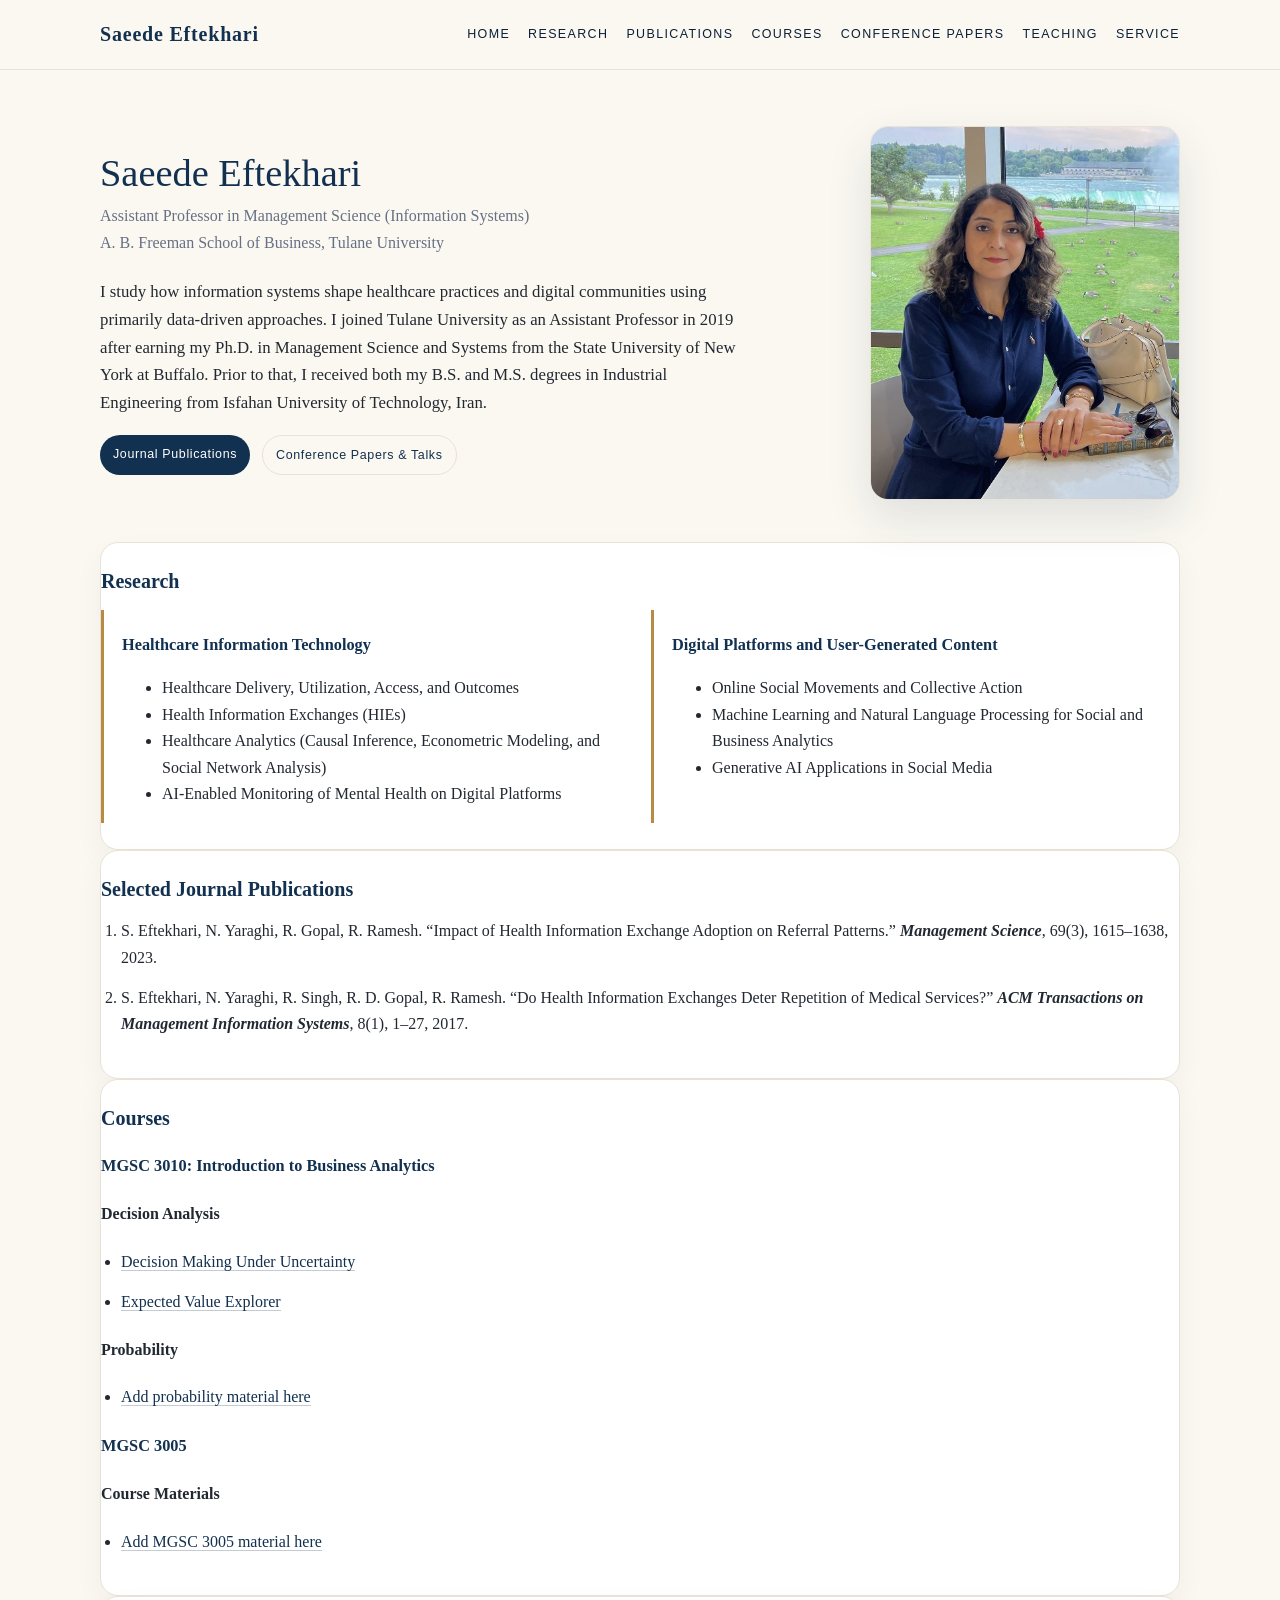
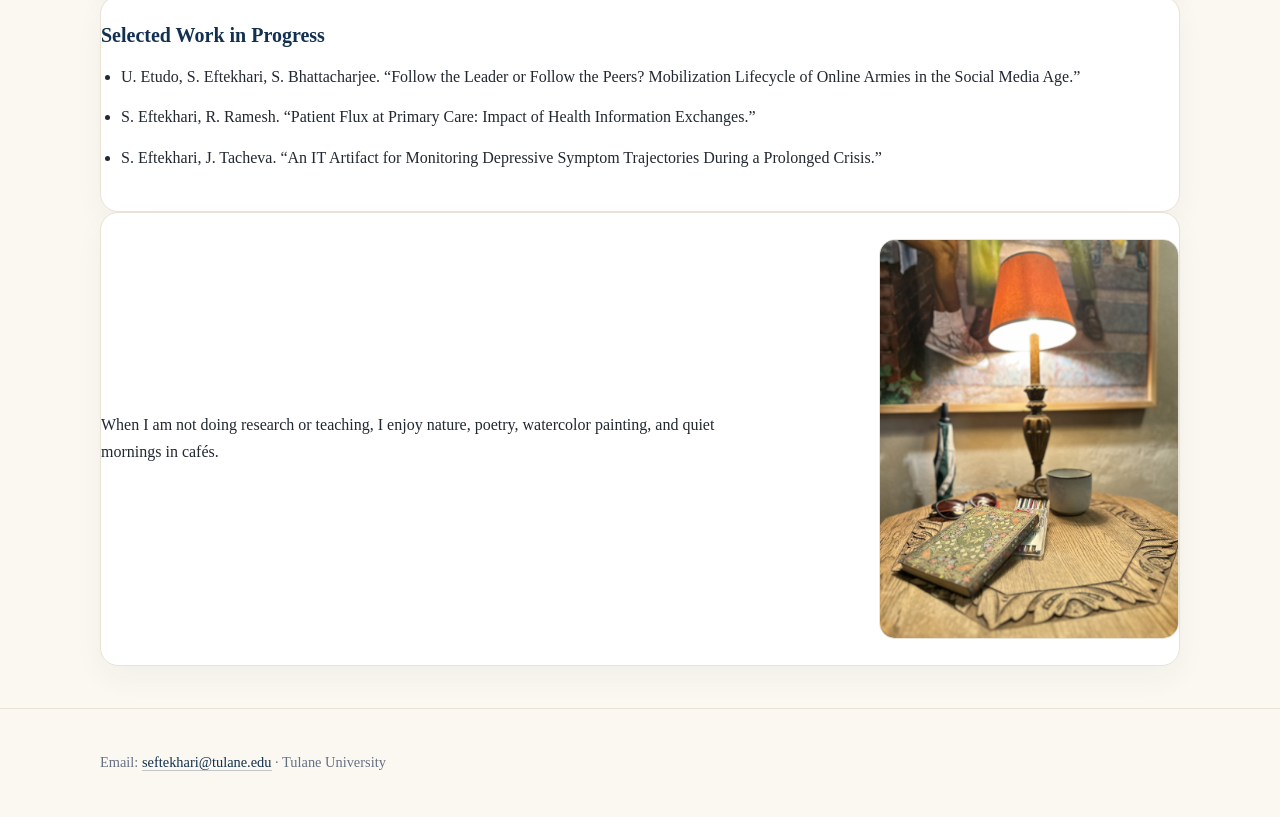
==== index.html @ c8806073 "index.html" ====
<!DOCTYPE html>
<html lang="en">
<head>
  <meta charset="UTF-8">
  <meta name="viewport" content="width=device-width, initial-scale=1.0">
  <title>Saeede Eftekhari</title>
  <link rel="stylesheet" href="style.css">
</head>
<body>
  <header class="site-header">
    <div class="container nav">
      <a class="brand" href="index.html">Saeede Eftekhari</a>
      <nav class="menu">
        <a href="index.html">Home</a>
        <a href="#research">Research</a>
        <a href="#publications">Publications</a>
        <a href="#courses">Courses</a>
        <a href="conference-papers.html">Conference Papers</a>
        <a href="teaching.html">Teaching</a>
        <a href="service.html">Service</a>
      </nav>
    </div>
  </header>

  <main class="container">
    <section class="hero">
      <div class="hero-text">
        <h1>Saeede Eftekhari</h1>
        <p class="title">Assistant Professor in Management Science (Information Systems)<br>
        A. B. Freeman School of Business, Tulane University</p>

        <p class="lede">
         I study how information systems shape healthcare practices and digital communities using primarily data-driven approaches.
          I joined Tulane University as an Assistant Professor in 2019 after earning my Ph.D. in Management Science and Systems from the State University of New York at Buffalo.
          Prior to that, I received both my B.S. and M.S. degrees in Industrial Engineering from Isfahan University of Technology, Iran. 
        </p>

        <div class="button-row">
          <a class="button" href="#publications">Journal Publications</a>
          <a class="button secondary" href="conference-papers.html">Conference Papers & Talks</a>
        </div>
      </div>

      <img class="profile-photo" src="profile.jpg" alt="Portrait of Saeede Eftekhari">
    </section>

    <section id="research" class="section card">
      <h2>Research</h2>
          <div class="two-col">
        <div class="research-stream">
          <h3>Healthcare Information Technology</h3>
        <ul>
    <li>Healthcare Delivery, Utilization, Access, and Outcomes</li>
    <li>Health Information Exchanges (HIEs)</li>
    <li>Healthcare Analytics (Causal Inference, Econometric Modeling, and Social Network Analysis)</li>
    <li>AI-Enabled Monitoring of Mental Health on Digital Platforms</li>
</ul>
        </div>

        <div class="research-stream">
          <h3>Digital Platforms and User-Generated Content</h3>
         <ul>
    <li>Online Social Movements and Collective Action</li>
    <li>Machine Learning and Natural Language Processing for Social and Business Analytics</li>
    <li>Generative AI Applications in Social Media</li>
</ul>
        </div>
      </div>
    </section>

    <section id="publications" class="section card">
      <h2>Selected Journal Publications</h2>
      <ol class="pub-list">
        <li>
          S. Eftekhari, N. Yaraghi, R. Gopal, R. Ramesh. “Impact of Health Information
          Exchange Adoption on Referral Patterns.” <strong><em>Management Science</em></strong>, 69(3), 1615–1638, 2023.
        </li>
        <li>
          S. Eftekhari, N. Yaraghi, R. Singh, R. D. Gopal, R. Ramesh. “Do Health Information
          Exchanges Deter Repetition of Medical Services?” <strong><em>ACM Transactions on Management
          Information Systems</em></strong>, 8(1), 1–27, 2017.
        </li>
            </ol>
    </section>

    <section id="courses" class="section card">
      <h2>Courses</h2>

      <!-- =========================================================
           HOW TO EDIT THIS COURSES SECTION

           1. TO ADD A NEW COURSE:
              Copy one full <div class="course-card"> ... </div> block.
              Change the course title inside <h3>.

           2. TO ADD A NEW TOPIC INSIDE A COURSE:
              Copy one full <div class="course-topic"> ... </div> block.
              Paste it inside the relevant course-card.
              Change the topic title inside <h4>.

           3. TO ADD A NEW LINK UNDER A TOPIC:
              Copy one <li> ... </li> block.
              Paste it inside the relevant <ul class="simple-list">.
              Change:
                - the href="..." website address
                - the visible link text

           4. Use target="_blank" if you want the link to open in a new tab.
           ========================================================= -->

      <div class="course-card">
        <h3>MGSC 3010: Introduction to Business Analytics</h3>

        <div class="course-topic">
          <h4>Decision Analysis</h4>
          <ul class="simple-list">
            <li>
              <a href="https://saeede-eftekhari.github.io/Decision-making/" target="_blank">
                Decision Making Under Uncertainty
              </a>
            </li>
            <li>
              <a href="https://saeede-eftekhari.github.io/Expected-Value/" target="_blank">
                Expected Value Explorer
              </a>
            </li>
          </ul>
        </div>

        <div class="course-topic">
          <h4>Probability</h4>
          <ul class="simple-list">
            <li>
              <a href="#" target="_blank">
                Add probability material here
              </a>
            </li>
          </ul>
        </div>
      </div>

      <div class="course-card">
        <h3>MGSC 3005</h3>

        <div class="course-topic">
          <h4>Course Materials</h4>
          <ul class="simple-list">
            <li>
              <a href="#" target="_blank">
                Add MGSC 3005 material here
              </a>
            </li>
          </ul>
        </div>
      </div>

      <!-- =========================================================
           TEMPLATE: ADD A NEW COURSE

           Copy this block, paste it above this comment, then edit it.

      <div class="course-card">
        <h3>COURSE NUMBER: COURSE TITLE</h3>

        <div class="course-topic">
          <h4>TOPIC NAME</h4>
          <ul class="simple-list">
            <li>
              <a href="WEBSITE-LINK-HERE" target="_blank">
                MATERIAL TITLE HERE
              </a>
            </li>
          </ul>
        </div>
      </div>

           ========================================================= -->

      <!-- =========================================================
           TEMPLATE: ADD A NEW TOPIC INSIDE AN EXISTING COURSE

           Copy this block and paste it inside the course-card where it belongs.

      <div class="course-topic">
        <h4>NEW TOPIC NAME</h4>
        <ul class="simple-list">
          <li>
            <a href="WEBSITE-LINK-HERE" target="_blank">
              MATERIAL TITLE HERE
            </a>
          </li>
        </ul>
      </div>

           ========================================================= -->

      <!-- =========================================================
           TEMPLATE: ADD A NEW LINK UNDER AN EXISTING TOPIC

           Copy this block and paste it inside the correct <ul class="simple-list">.

      <li>
        <a href="WEBSITE-LINK-HERE" target="_blank">
          MATERIAL TITLE HERE
        </a>
      </li>

           ========================================================= -->

    </section>

    <section class="section card">
      <h2>Selected Work in Progress</h2>
      <ul class="simple-list">
        <li>
          U. Etudo, S. Eftekhari, S. Bhattacharjee. “Follow the Leader or Follow the Peers?
          Mobilization Lifecycle of Online Armies in the Social Media Age.”
        </li>
        <li>
          S. Eftekhari, R. Ramesh. “Patient Flux at Primary Care: Impact of Health Information Exchanges.”
        </li>
        <li>
          S. Eftekhari, J. Tacheva. “An IT Artifact for Monitoring Depressive Symptom
          Trajectories During a Prolonged Crisis.”
        </li>
      </ul>
    </section>

    <section class="section card personal-block">
      <div>
     
        <p> When I am not doing research or teaching, I enjoy nature, poetry, watercolor painting, and quiet mornings in cafés. </p>
      </div>
      <img class="cafe-photo" src="cafe.jpg" alt="Notebook, mug, and painting materials in a café">
    </section>
  </main>

  <footer class="footer">
    <div class="container">
      <p>Email: <a href="mailto:seftekhari@tulane.edu">seftekhari@tulane.edu</a> · Tulane University</p>
    </div>
  </footer>
</body>
</html>
---- style.css ----
:root {
  --navy: #12304f;
  --navy-dark: #0b2038;
  --gold: #b78a45;
  --cream: #fbf8f1;
  --paper: #ffffff;
  --ink: #222831;
  --muted: #667085;
  --line: #e9e2d6;
}

* { box-sizing: border-box; }

body {
  margin: 0;
  font-family: Georgia, "Times New Roman", serif;
  color: var(--ink);
  background: var(--cream);
  line-height: 1.65;
}

a {
  color: var(--navy);
  text-decoration: none;
  border-bottom: 1px solid rgba(18, 48, 79, 0.25);
}

a:hover { border-bottom-color: var(--gold); }

.container {
  width: min(1080px, 92%);
  margin: 0 auto;
}

.site-header {
  background: rgba(251, 248, 241, 0.96);
  border-bottom: 1px solid var(--line);
  position: sticky;
  top: 0;
  z-index: 10;
}

.nav {
  display: flex;
  justify-content: space-between;
  align-items: center;
  padding: 18px 0;
  gap: 18px;
}

.brand {
  color: var(--navy);
  font-size: 1.25rem;
  letter-spacing: 0.04em;
  font-weight: 600;
  border: 0;
}

.menu {
  display: flex;
  flex-wrap: wrap;
  gap: 18px;
  font-family: Arial, sans-serif;
  font-size: 0.78rem;
  letter-spacing: 0.11em;
  text-transform: uppercase;
}

.menu a {
  border: 0;
  color: var(--navy-dark);
}

.hero {
  display: grid;
  grid-template-columns: 1.25fr 0.75fr;
  gap: 44px;
  align-items: center;
  padding: 56px 0 42px;
}

.hero-text h1 {
  margin: 0 0 8px;
  color: var(--navy);
  font-size: clamp(1.65rem, 3vw, 2.45rem);
  line-height: 1.15;
  font-weight: 500;
}

.title {
  margin: 0 0 22px;
  color: var(--muted);
  font-size: 1rem;
}

.lede {
  font-size: 1.05rem;
  max-width: 720px;
}

.profile-photo {
  width: 100%;
  max-width: 310px;
  display: block;
  margin-left: auto;
  border-radius: 18px;
  border: 1px solid var(--line);
  box-shadow: 0 18px 45px rgba(18, 48, 79, 0.12);
}

.card {
  background: var(--paper);
  border: 1px solid var(--line);
  border-radius: 18px;
  padding: 28px;
  box-shadow: 0 12px 30px rgba(18, 48, 79, 0.045);
}

.section {
  padding: 26px 0;
}

h2 {
  color: var(--navy);
  font-size: 1.25rem;
  line-height: 1.25;
  margin: 0 0 16px;
  font-weight: 600;
}

h3 {
  color: var(--navy);
  font-size: 1.02rem;
  margin: 22px 0 8px;
}

.two-col {
  display: grid;
  grid-template-columns: 1fr 1fr;
  gap: 22px;
}

.research-stream {
  border-left: 3px solid var(--gold);
  padding-left: 18px;
}

.pub-list, .simple-list {
  padding-left: 20px;
  margin: 0;
}

.pub-list li, .simple-list li {
  margin-bottom: 14px;
}

.note {
  color: var(--muted);
  font-size: 0.95rem;
}

.personal-block {
  display: grid;
  grid-template-columns: 1.2fr 0.8fr;
  gap: 28px;
  align-items: center;
}

.cafe-photo {
  width: 100%;
  max-width: 300px;
  display: block;
  margin-left: auto;
  border-radius: 16px;
  border: 1px solid var(--line);
}

.button-row {
  display: flex;
  flex-wrap: wrap;
  gap: 12px;
  margin-top: 18px;
}

.button {
  display: inline-block;
  padding: 9px 13px;
  background: var(--navy);
  color: #fff;
  border: 0;
  border-radius: 999px;
  font-family: Arial, sans-serif;
  font-size: 0.78rem;
  letter-spacing: 0.05em;
}

.button.secondary {
  background: transparent;
  color: var(--navy);
  border: 1px solid var(--line);
}

.footer {
  margin-top: 42px;
  padding: 28px 0;
  border-top: 1px solid var(--line);
  color: var(--muted);
  font-size: 0.9rem;
}

.page-title {
  padding: 42px 0 16px;
}

.page-title h1 {
  color: var(--navy);
  font-size: 1.45rem;
  margin: 0;
  font-weight: 600;
}

@media (max-width: 800px) {
  .hero, .two-col, .personal-block {
    grid-template-columns: 1fr;
  }

  .profile-photo, .cafe-photo {
    margin: 0;
    max-width: 100%;
  }

  .nav {
    align-items: flex-start;
    flex-direction: column;
  }
}


/* Refined list pages: teaching and service */
.compact-title {
  padding: 34px 0 10px;
}

.page-card {
  padding: 30px 34px;
}

.group-block {
  padding: 4px 0 20px;
  margin-bottom: 18px;
  border-bottom: 1px solid var(--line);
}

.group-block:last-child {
  border-bottom: 0;
  margin-bottom: 0;
  padding-bottom: 0;
}

.group-block h2 {
  margin-top: 0;
  margin-bottom: 12px;
  font-size: 1.08rem;
}

.group-block h3 {
  margin: 18px 0 8px;
  font-size: 0.98rem;
  color: var(--navy-dark);
  font-style: italic;
  font-weight: 500;
}

.clean-list {
  list-style: none;
  padding-left: 0;
  margin: 0;
}

.clean-list li {
  position: relative;
  padding-left: 18px;
  margin-bottom: 12px;
}

.clean-list li::before {
  content: "";
  position: absolute;
  left: 0;
  top: 0.72em;
  width: 5px;
  height: 5px;
  border-radius: 50%;
  background: var(--gold);
}

.date-inline {
  color: var(--muted);
  font-size: 0.95em;
  white-space: normal;
}

.subtle {
  color: var(--muted);
}
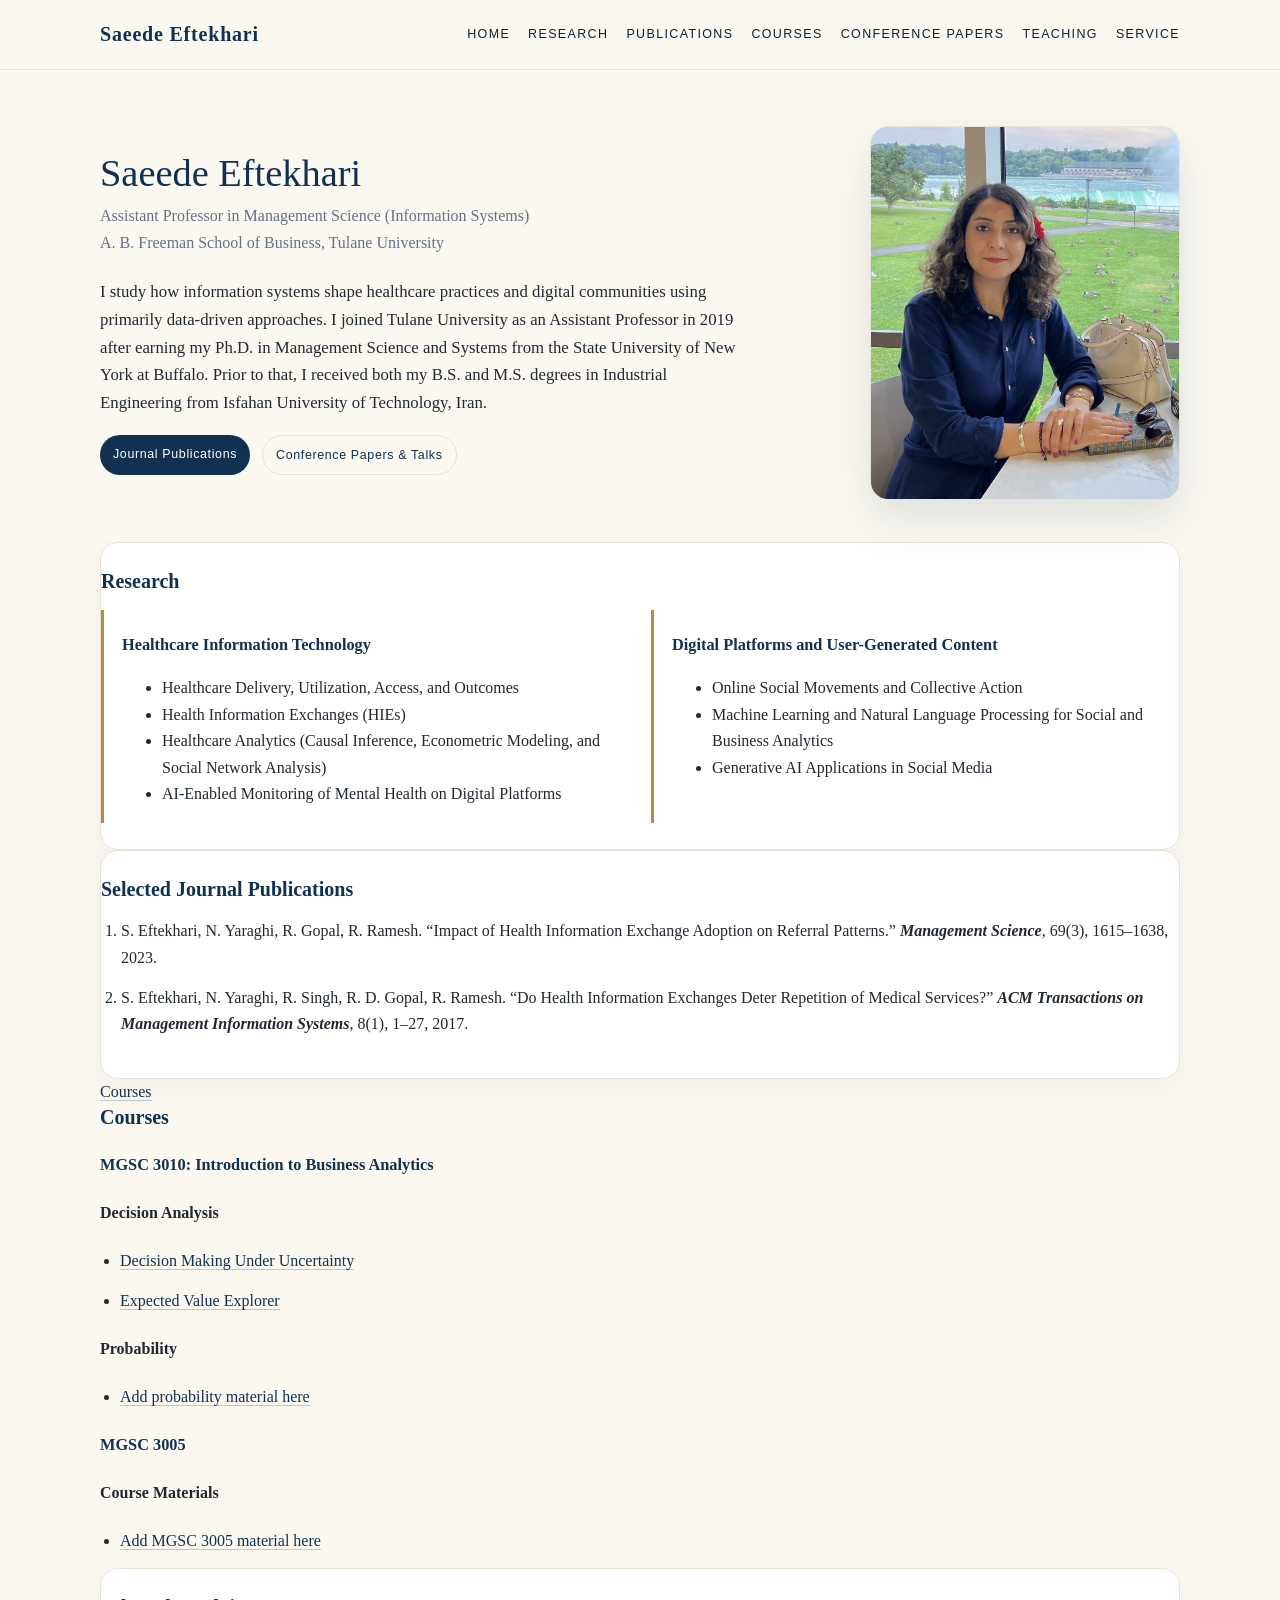
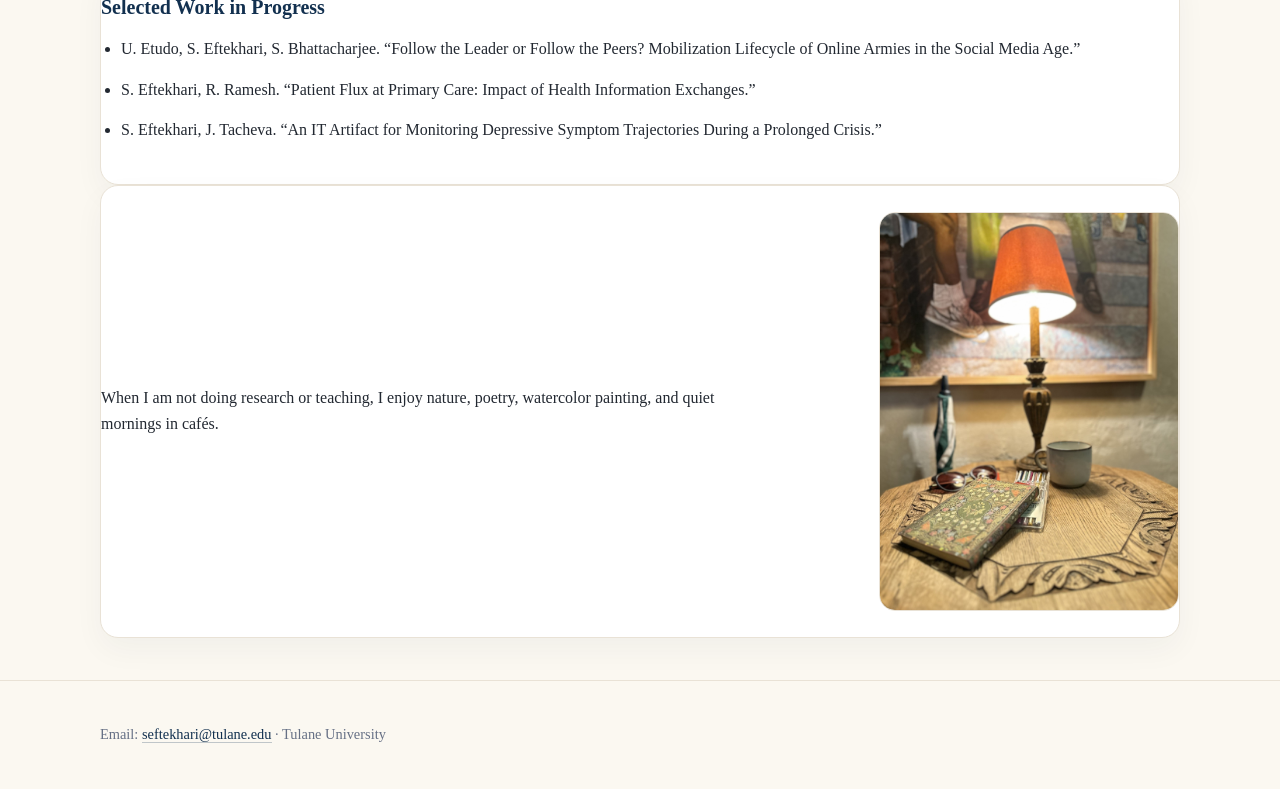
==== commit be4768d4: "index.html" ====
--- a/index.html
+++ b/index.html
@@ -83,7 +83,7 @@
             </ol>
     </section>
 
-    <section id="courses" class="section card">
+  <a href="courses.html">Courses</a>
       <h2>Courses</h2>
 
       <!-- =========================================================
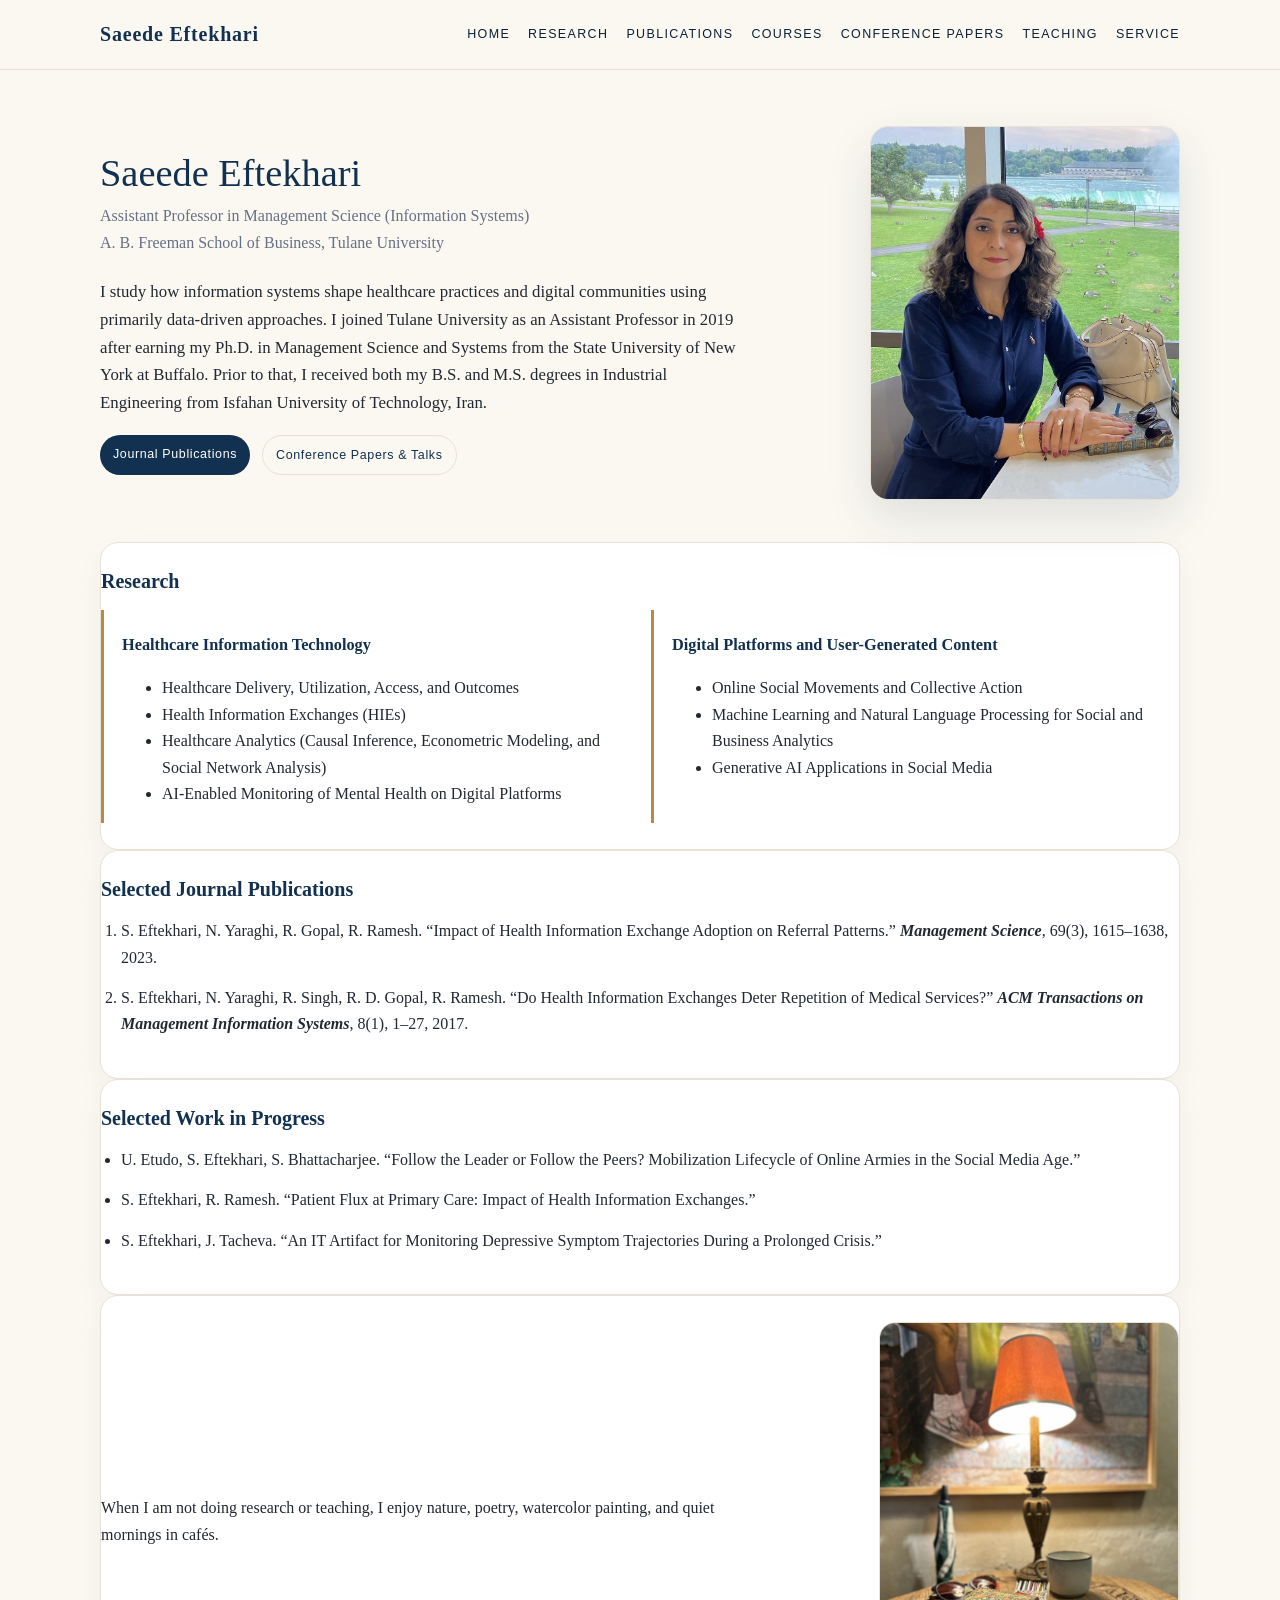
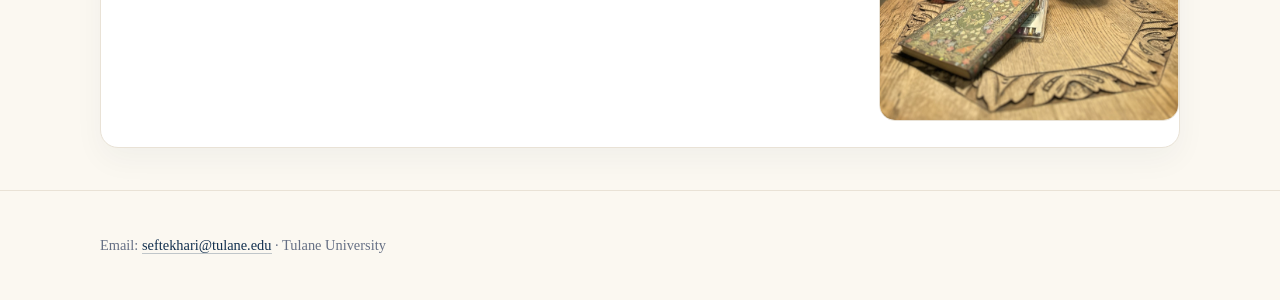
==== commit 76387592: "index.html" ====
--- a/index.html
+++ b/index.html
@@ -14,7 +14,7 @@
         <a href="index.html">Home</a>
         <a href="#research">Research</a>
         <a href="#publications">Publications</a>
-        <a href="#courses">Courses</a>
+        <a href="courses.html">Courses</a>
         <a href="conference-papers.html">Conference Papers</a>
         <a href="teaching.html">Teaching</a>
         <a href="service.html">Service</a>
@@ -83,132 +83,6 @@
             </ol>
     </section>
 
-  <a href="courses.html">Courses</a>
-      <h2>Courses</h2>
-
-      <!-- =========================================================
-           HOW TO EDIT THIS COURSES SECTION
-
-           1. TO ADD A NEW COURSE:
-              Copy one full <div class="course-card"> ... </div> block.
-              Change the course title inside <h3>.
-
-           2. TO ADD A NEW TOPIC INSIDE A COURSE:
-              Copy one full <div class="course-topic"> ... </div> block.
-              Paste it inside the relevant course-card.
-              Change the topic title inside <h4>.
-
-           3. TO ADD A NEW LINK UNDER A TOPIC:
-              Copy one <li> ... </li> block.
-              Paste it inside the relevant <ul class="simple-list">.
-              Change:
-                - the href="..." website address
-                - the visible link text
-
-           4. Use target="_blank" if you want the link to open in a new tab.
-           ========================================================= -->
-
-      <div class="course-card">
-        <h3>MGSC 3010: Introduction to Business Analytics</h3>
-
-        <div class="course-topic">
-          <h4>Decision Analysis</h4>
-          <ul class="simple-list">
-            <li>
-              <a href="https://saeede-eftekhari.github.io/Decision-making/" target="_blank">
-                Decision Making Under Uncertainty
-              </a>
-            </li>
-            <li>
-              <a href="https://saeede-eftekhari.github.io/Expected-Value/" target="_blank">
-                Expected Value Explorer
-              </a>
-            </li>
-          </ul>
-        </div>
-
-        <div class="course-topic">
-          <h4>Probability</h4>
-          <ul class="simple-list">
-            <li>
-              <a href="#" target="_blank">
-                Add probability material here
-              </a>
-            </li>
-          </ul>
-        </div>
-      </div>
-
-      <div class="course-card">
-        <h3>MGSC 3005</h3>
-
-        <div class="course-topic">
-          <h4>Course Materials</h4>
-          <ul class="simple-list">
-            <li>
-              <a href="#" target="_blank">
-                Add MGSC 3005 material here
-              </a>
-            </li>
-          </ul>
-        </div>
-      </div>
-
-      <!-- =========================================================
-           TEMPLATE: ADD A NEW COURSE
-
-           Copy this block, paste it above this comment, then edit it.
-
-      <div class="course-card">
-        <h3>COURSE NUMBER: COURSE TITLE</h3>
-
-        <div class="course-topic">
-          <h4>TOPIC NAME</h4>
-          <ul class="simple-list">
-            <li>
-              <a href="WEBSITE-LINK-HERE" target="_blank">
-                MATERIAL TITLE HERE
-              </a>
-            </li>
-          </ul>
-        </div>
-      </div>
-
-           ========================================================= -->
-
-      <!-- =========================================================
-           TEMPLATE: ADD A NEW TOPIC INSIDE AN EXISTING COURSE
-
-           Copy this block and paste it inside the course-card where it belongs.
-
-      <div class="course-topic">
-        <h4>NEW TOPIC NAME</h4>
-        <ul class="simple-list">
-          <li>
-            <a href="WEBSITE-LINK-HERE" target="_blank">
-              MATERIAL TITLE HERE
-            </a>
-          </li>
-        </ul>
-      </div>
-
-           ========================================================= -->
-
-      <!-- =========================================================
-           TEMPLATE: ADD A NEW LINK UNDER AN EXISTING TOPIC
-
-           Copy this block and paste it inside the correct <ul class="simple-list">.
-
-      <li>
-        <a href="WEBSITE-LINK-HERE" target="_blank">
-          MATERIAL TITLE HERE
-        </a>
-      </li>
-
-           ========================================================= -->
-
-    </section>
-
     <section class="section card">
       <h2>Selected Work in Progress</h2>
       <ul class="simple-list">
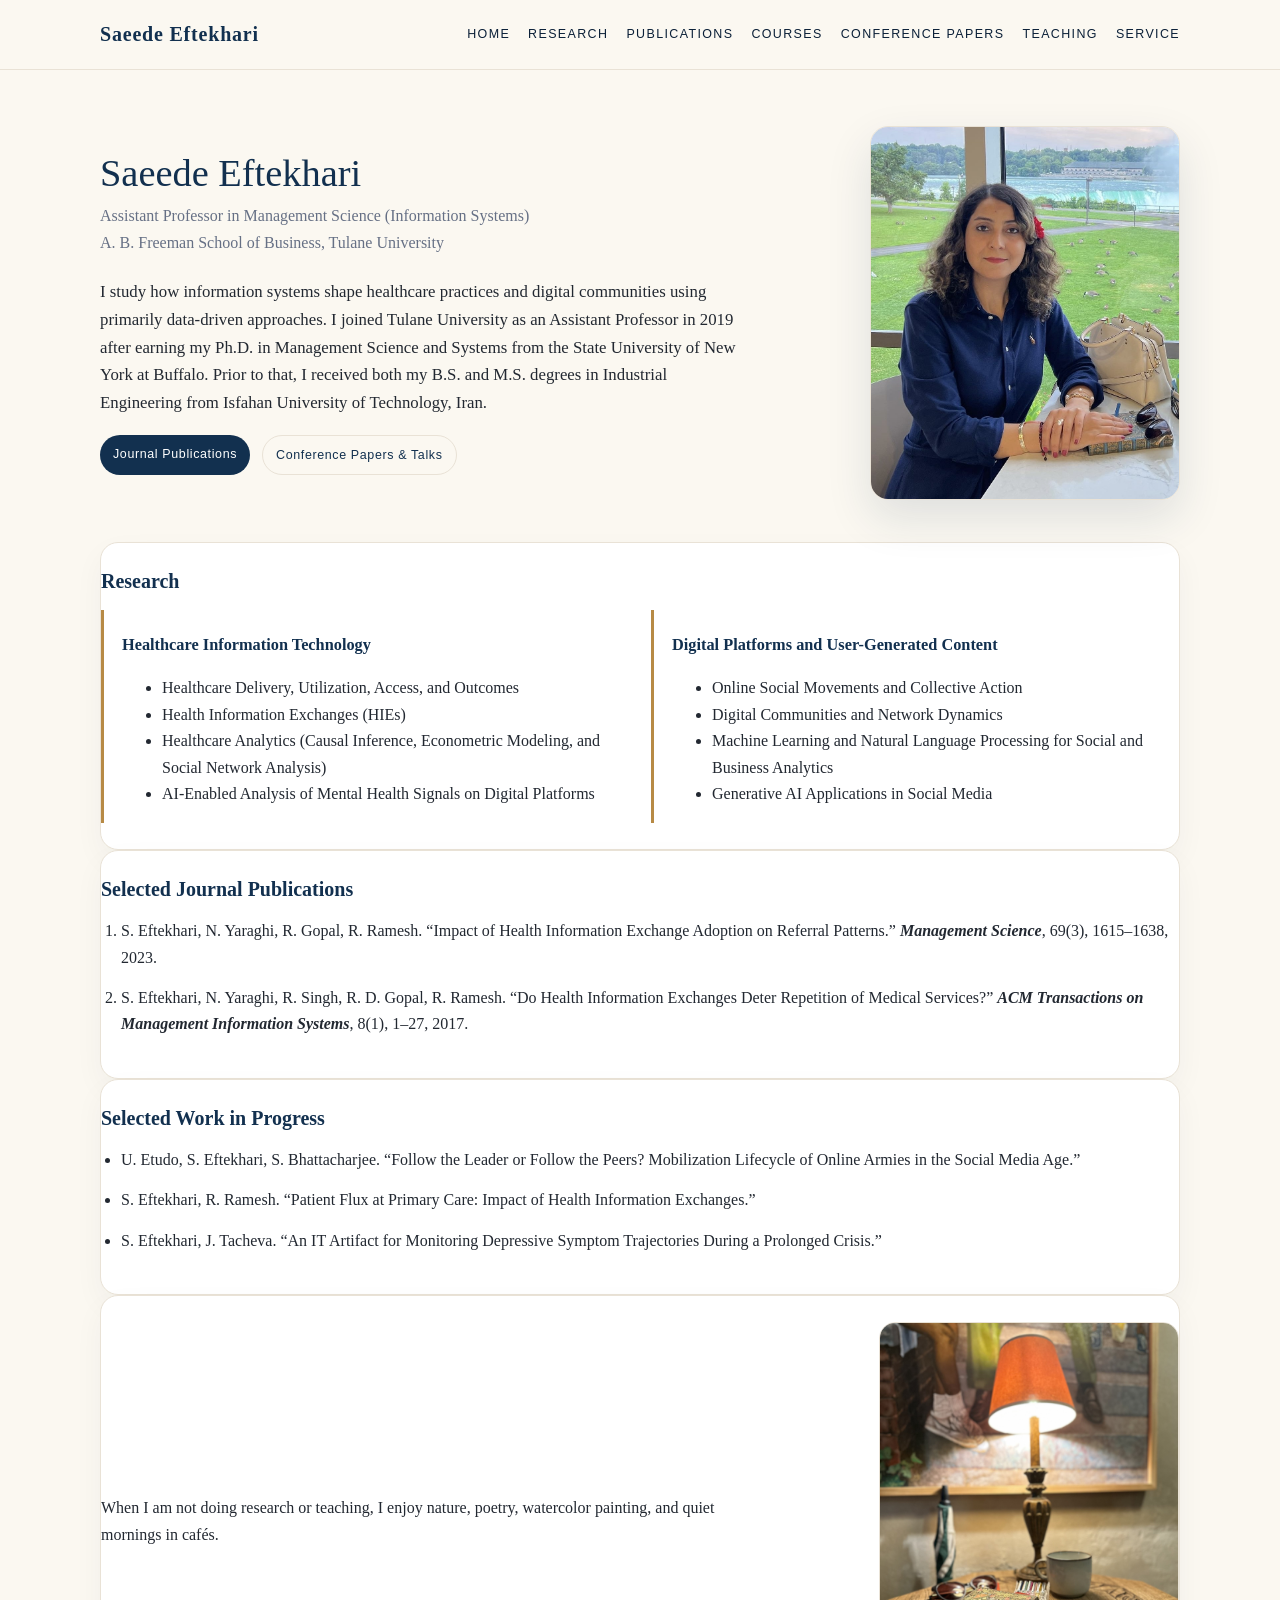
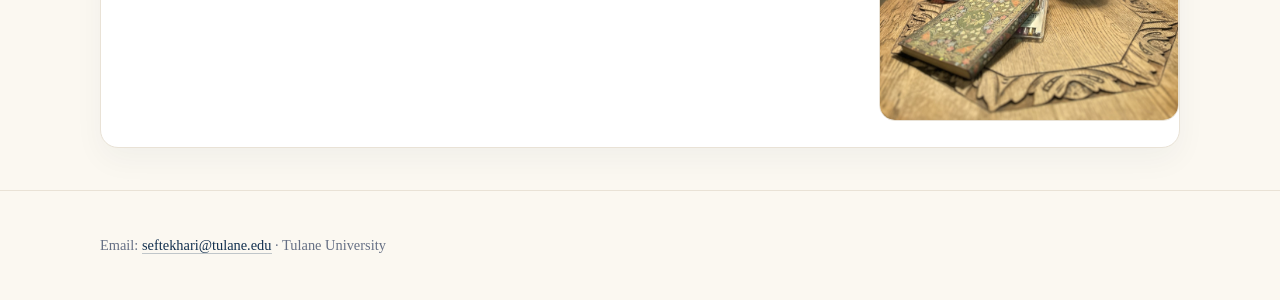
==== commit b9600908: "Update index.html" ====
--- a/index.html
+++ b/index.html
@@ -53,7 +53,7 @@
     <li>Healthcare Delivery, Utilization, Access, and Outcomes</li>
     <li>Health Information Exchanges (HIEs)</li>
     <li>Healthcare Analytics (Causal Inference, Econometric Modeling, and Social Network Analysis)</li>
-    <li>AI-Enabled Monitoring of Mental Health on Digital Platforms</li>
+    <li>AI-Enabled Analysis of Mental Health Signals on Digital Platforms</li>
 </ul>
         </div>
 
@@ -61,6 +61,7 @@
           <h3>Digital Platforms and User-Generated Content</h3>
          <ul>
     <li>Online Social Movements and Collective Action</li>
+         <li>  Digital Communities and Network Dynamics</li>
     <li>Machine Learning and Natural Language Processing for Social and Business Analytics</li>
     <li>Generative AI Applications in Social Media</li>
 </ul>
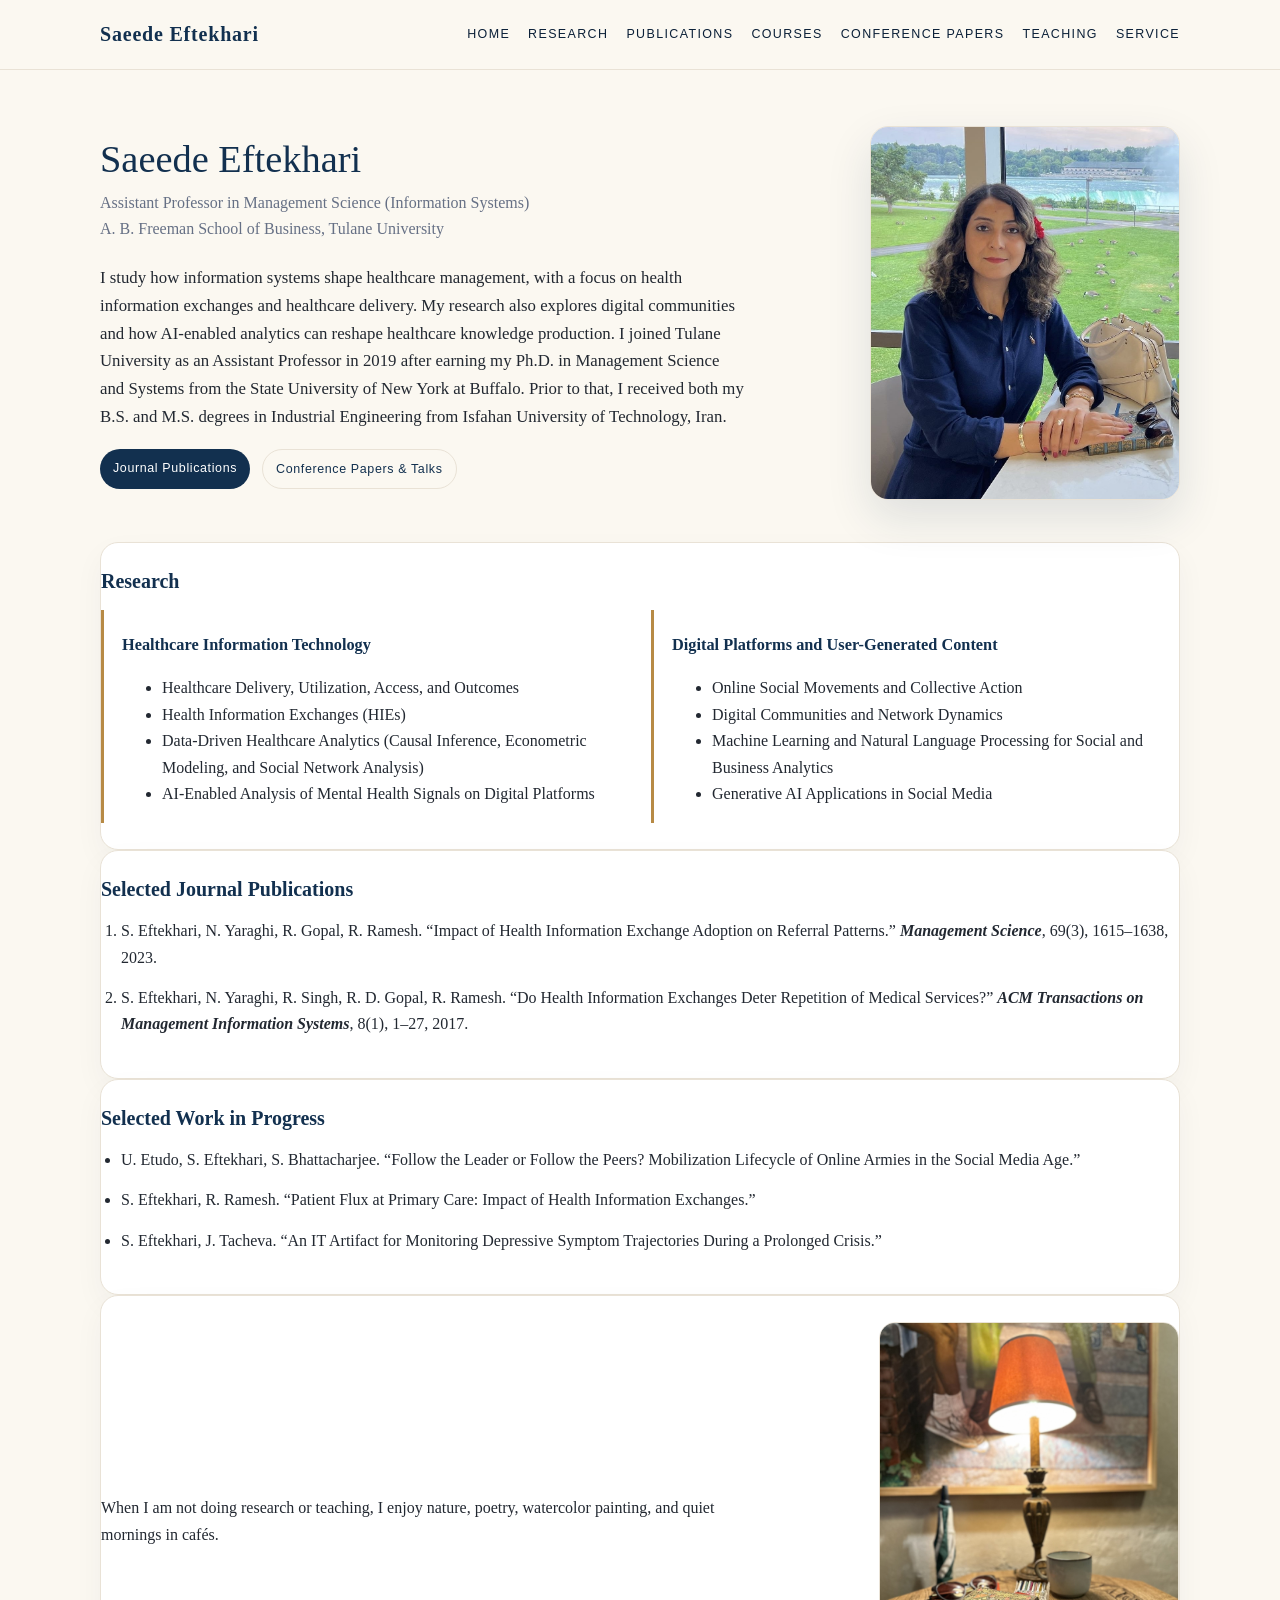
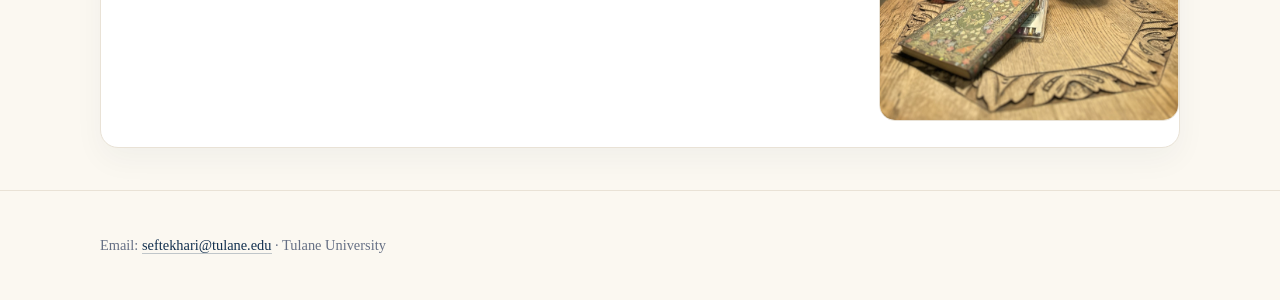
==== commit bb66c8d1: "Update index.html" ====
--- a/index.html
+++ b/index.html
@@ -30,7 +30,8 @@
         A. B. Freeman School of Business, Tulane University</p>
 
         <p class="lede">
-         I study how information systems shape healthcare practices and digital communities using primarily data-driven approaches.
+         I study how information systems shape healthcare management, with a focus on health information exchanges and healthcare delivery. 
+          My research also explores digital communities and how AI-enabled analytics can reshape healthcare knowledge production.
           I joined Tulane University as an Assistant Professor in 2019 after earning my Ph.D. in Management Science and Systems from the State University of New York at Buffalo.
           Prior to that, I received both my B.S. and M.S. degrees in Industrial Engineering from Isfahan University of Technology, Iran. 
         </p>
@@ -52,7 +53,7 @@
         <ul>
     <li>Healthcare Delivery, Utilization, Access, and Outcomes</li>
     <li>Health Information Exchanges (HIEs)</li>
-    <li>Healthcare Analytics (Causal Inference, Econometric Modeling, and Social Network Analysis)</li>
+    <li>Data-Driven Healthcare Analytics (Causal Inference, Econometric Modeling, and Social Network Analysis)</li>
     <li>AI-Enabled Analysis of Mental Health Signals on Digital Platforms</li>
 </ul>
         </div>
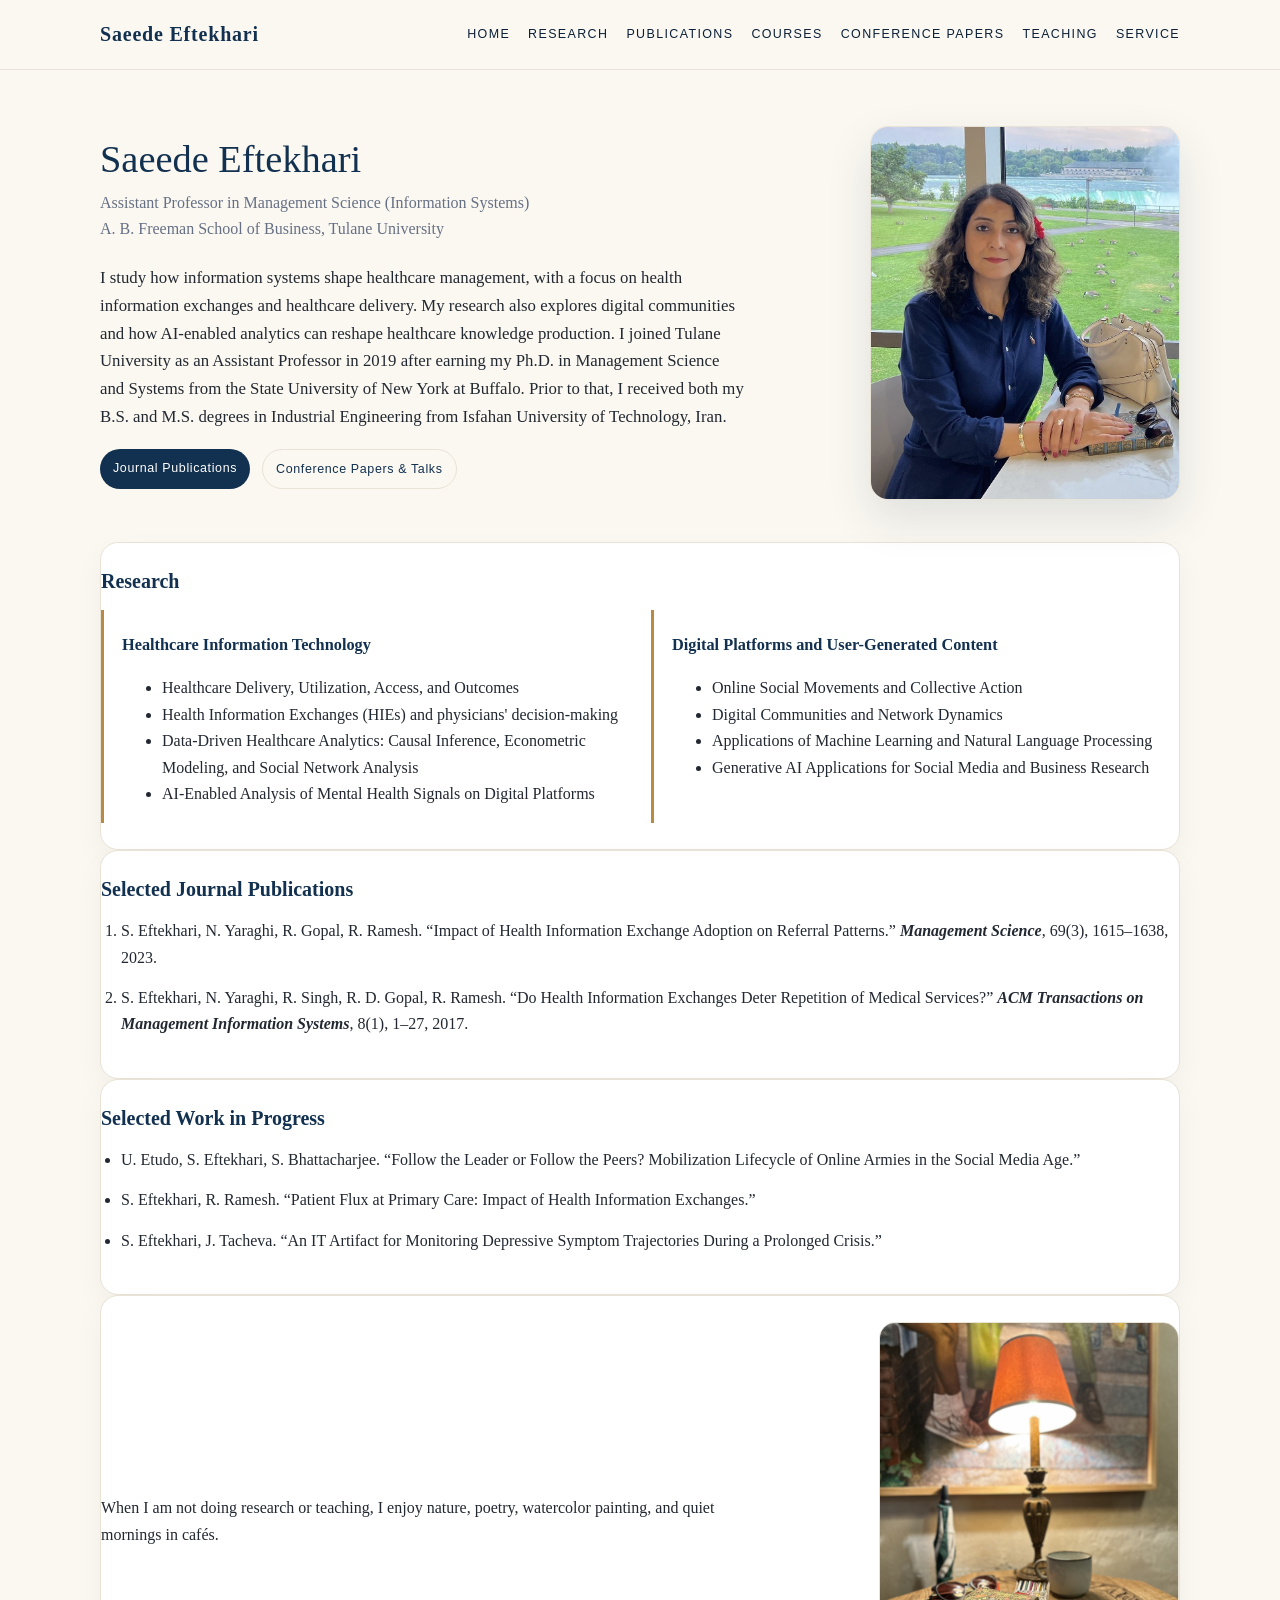
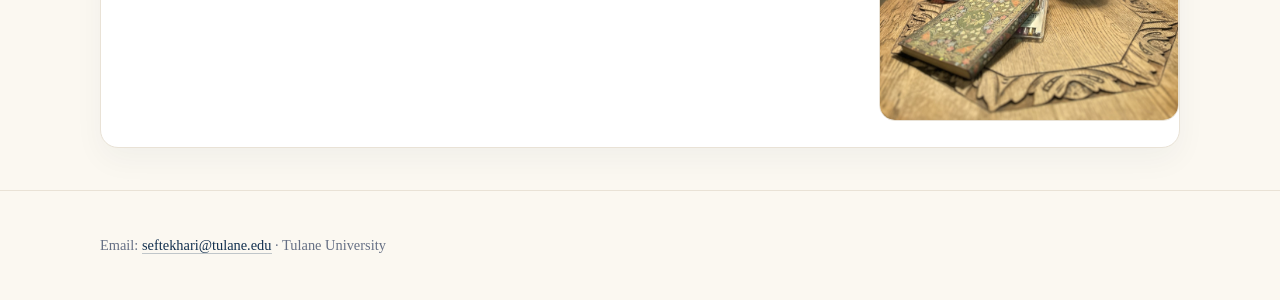
==== commit 5e5f61f9: "Update index.html" ====
--- a/index.html
+++ b/index.html
@@ -52,9 +52,9 @@
           <h3>Healthcare Information Technology</h3>
         <ul>
     <li>Healthcare Delivery, Utilization, Access, and Outcomes</li>
-    <li>Health Information Exchanges (HIEs)</li>
-    <li>Data-Driven Healthcare Analytics (Causal Inference, Econometric Modeling, and Social Network Analysis)</li>
-    <li>AI-Enabled Analysis of Mental Health Signals on Digital Platforms</li>
+  <li>Health Information Exchanges (HIEs) and physicians' decision-making</li>
+  <li>Data-Driven Healthcare Analytics: Causal Inference, Econometric Modeling, and Social Network Analysis</li>
+  <li>AI-Enabled Analysis of Mental Health Signals on Digital Platforms</li>
 </ul>
         </div>
 
@@ -62,9 +62,9 @@
           <h3>Digital Platforms and User-Generated Content</h3>
          <ul>
     <li>Online Social Movements and Collective Action</li>
-         <li>  Digital Communities and Network Dynamics</li>
-    <li>Machine Learning and Natural Language Processing for Social and Business Analytics</li>
-    <li>Generative AI Applications in Social Media</li>
+  <li>Digital Communities and Network Dynamics</li>
+  <li>Applications of Machine Learning and Natural Language Processing</li>
+  <li>Generative AI Applications for Social Media and Business Research</li>
 </ul>
         </div>
       </div>
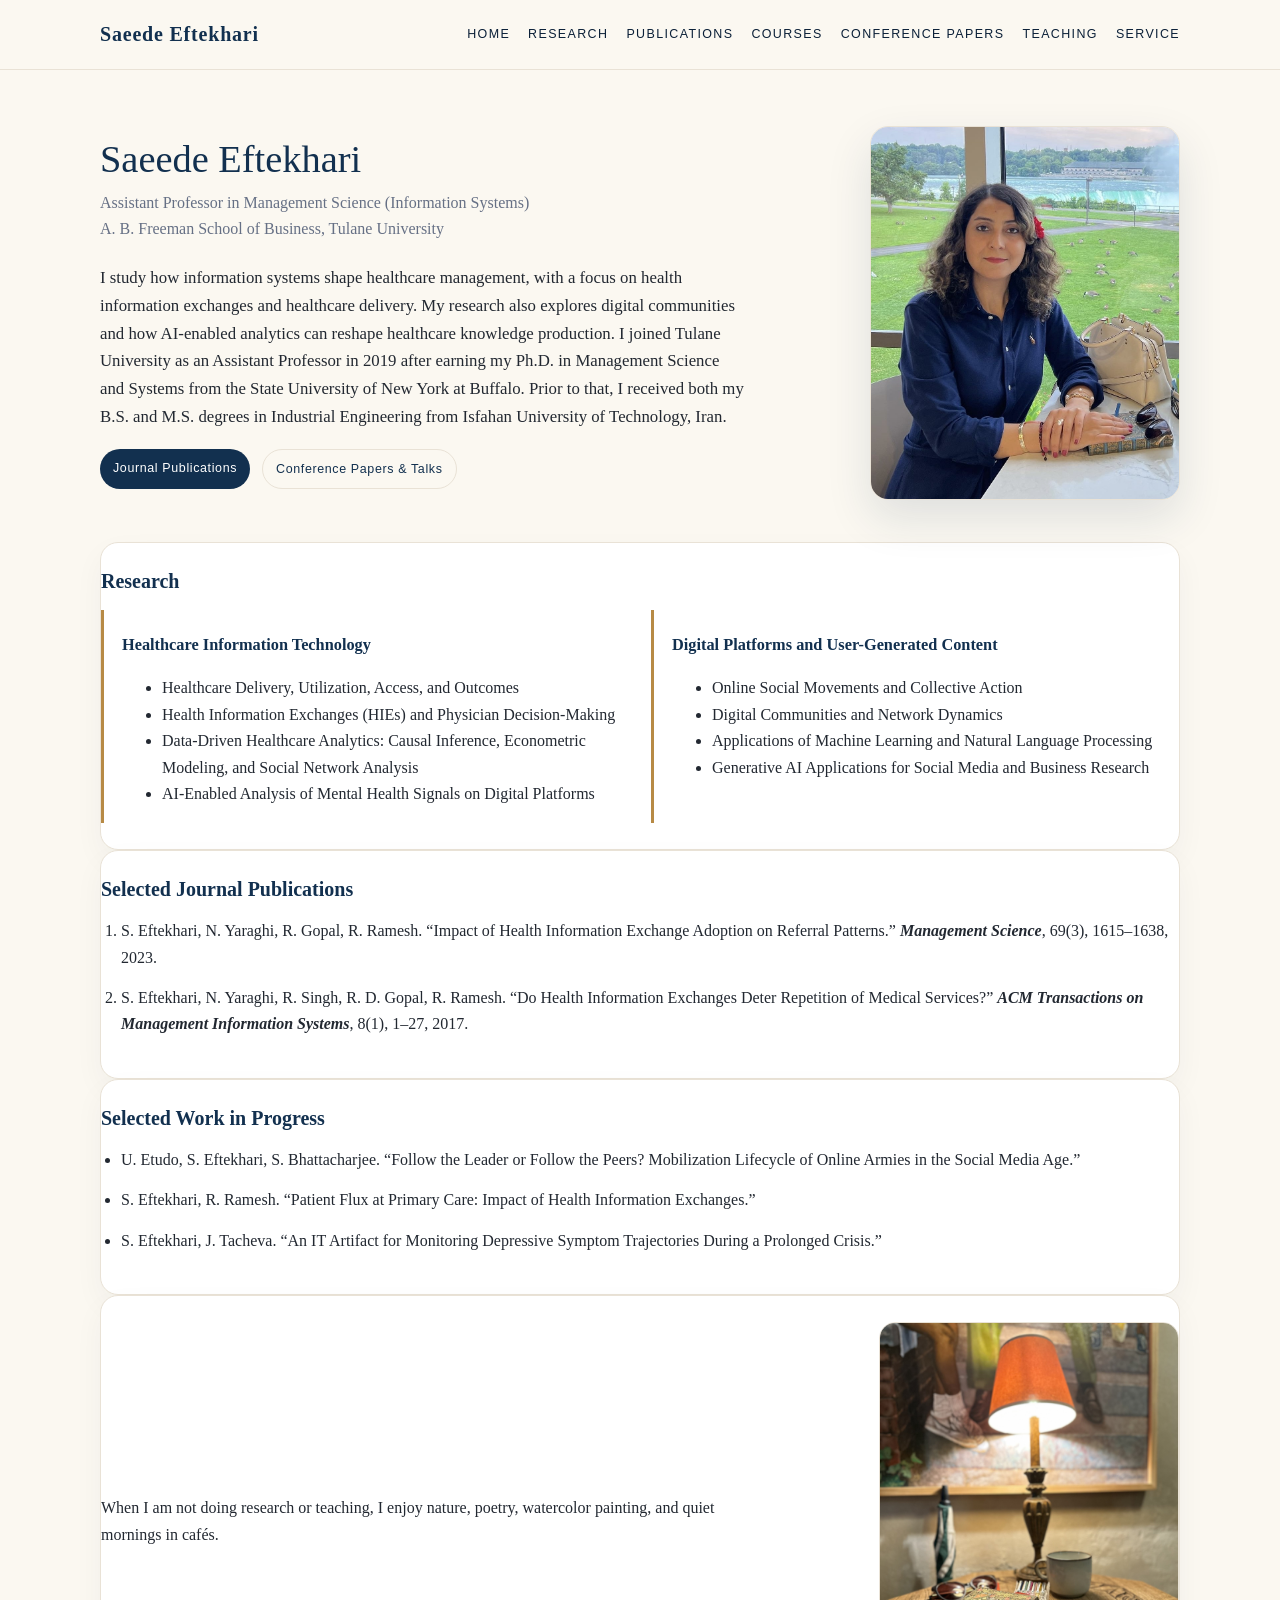
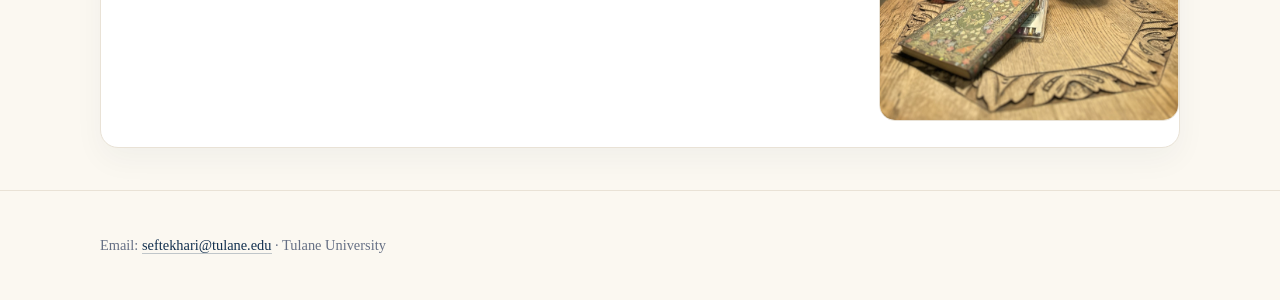
==== commit 01c861eb: "Update index.html" ====
--- a/index.html
+++ b/index.html
@@ -52,7 +52,7 @@
           <h3>Healthcare Information Technology</h3>
         <ul>
     <li>Healthcare Delivery, Utilization, Access, and Outcomes</li>
-  <li>Health Information Exchanges (HIEs) and physicians' decision-making</li>
+  <li>Health Information Exchanges (HIEs) and Physician Decision-Making</li>
   <li>Data-Driven Healthcare Analytics: Causal Inference, Econometric Modeling, and Social Network Analysis</li>
   <li>AI-Enabled Analysis of Mental Health Signals on Digital Platforms</li>
 </ul>
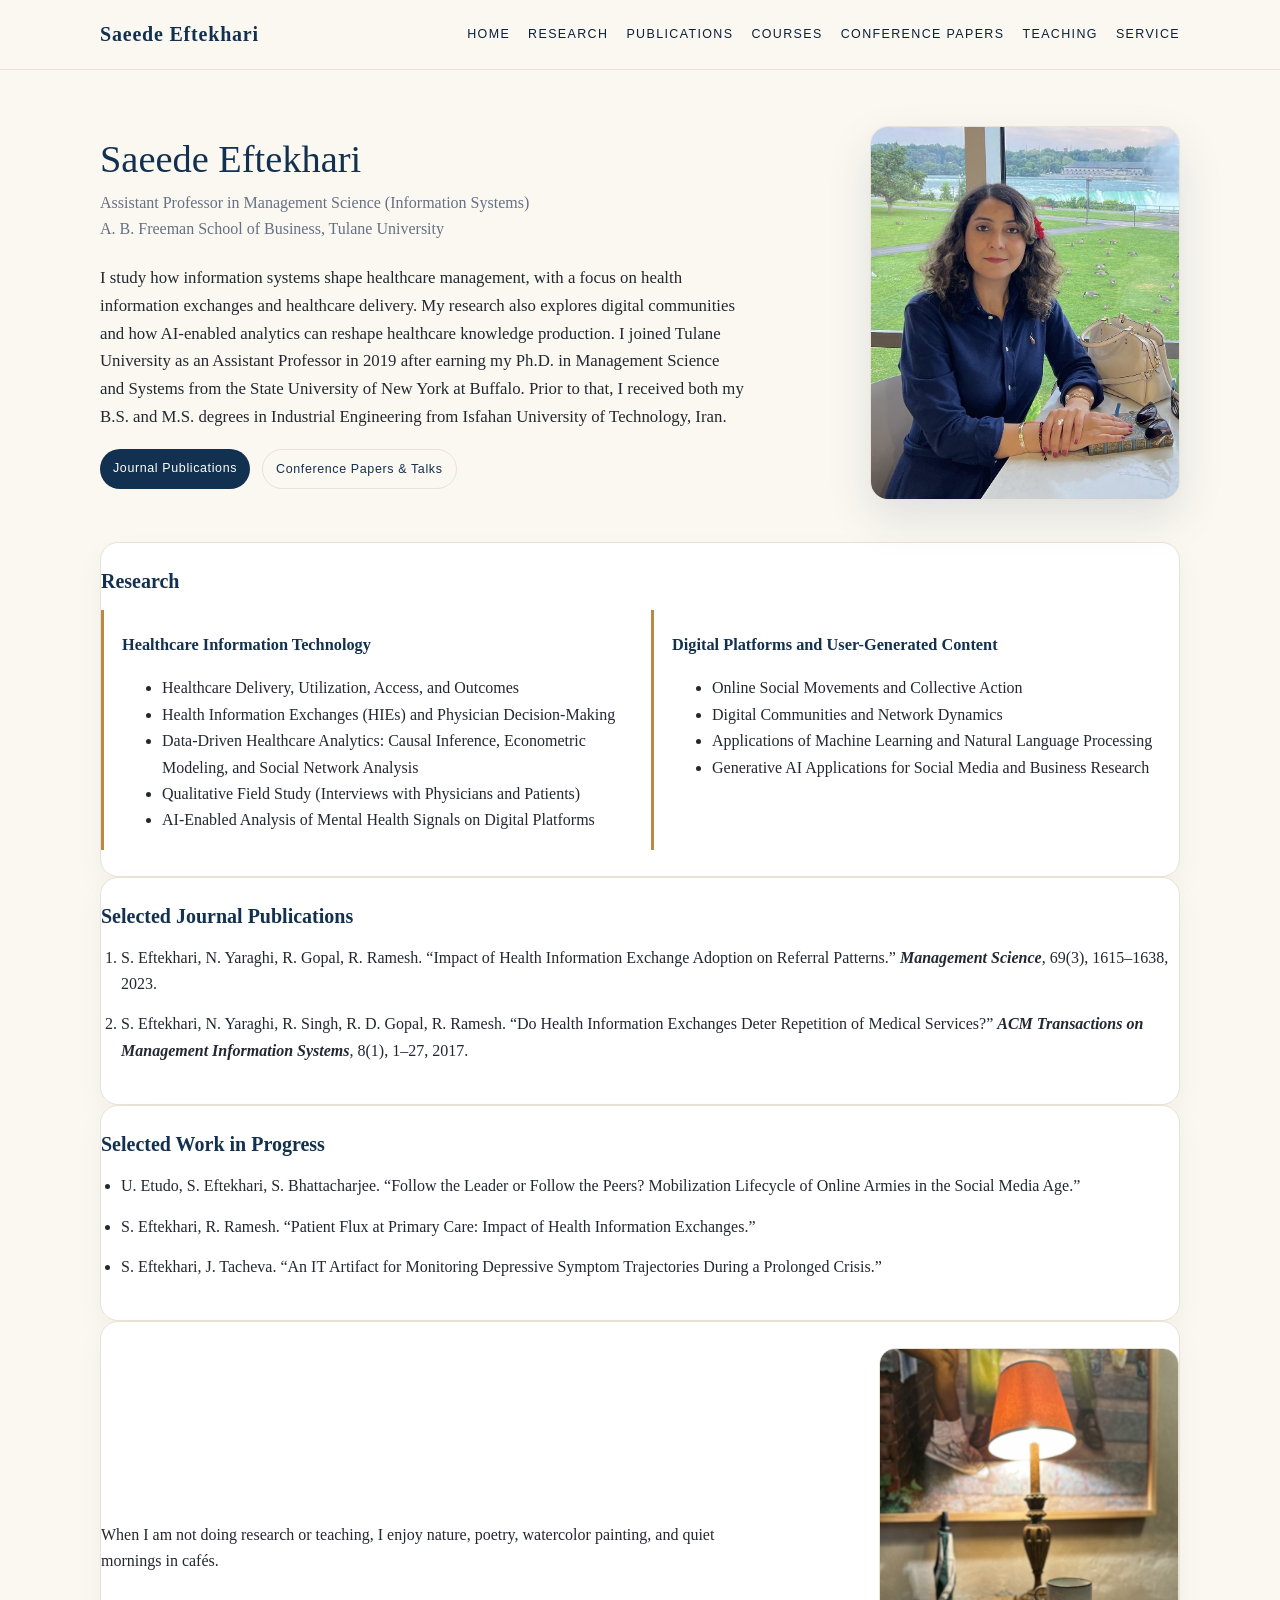
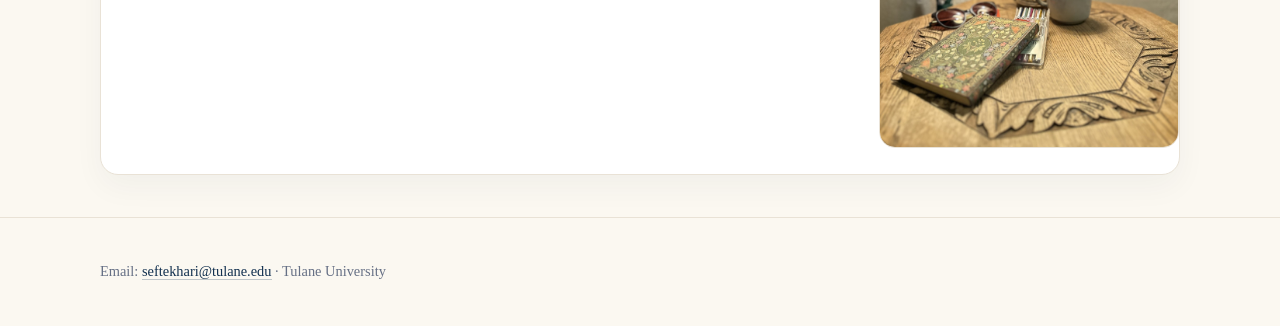
==== commit 7f4fd910: "Update index.html" ====
--- a/index.html
+++ b/index.html
@@ -54,6 +54,7 @@
     <li>Healthcare Delivery, Utilization, Access, and Outcomes</li>
   <li>Health Information Exchanges (HIEs) and Physician Decision-Making</li>
   <li>Data-Driven Healthcare Analytics: Causal Inference, Econometric Modeling, and Social Network Analysis</li>
+           <li> Qualitative Field Study (Interviews with Physicians and Patients)</li>
   <li>AI-Enabled Analysis of Mental Health Signals on Digital Platforms</li>
 </ul>
         </div>
